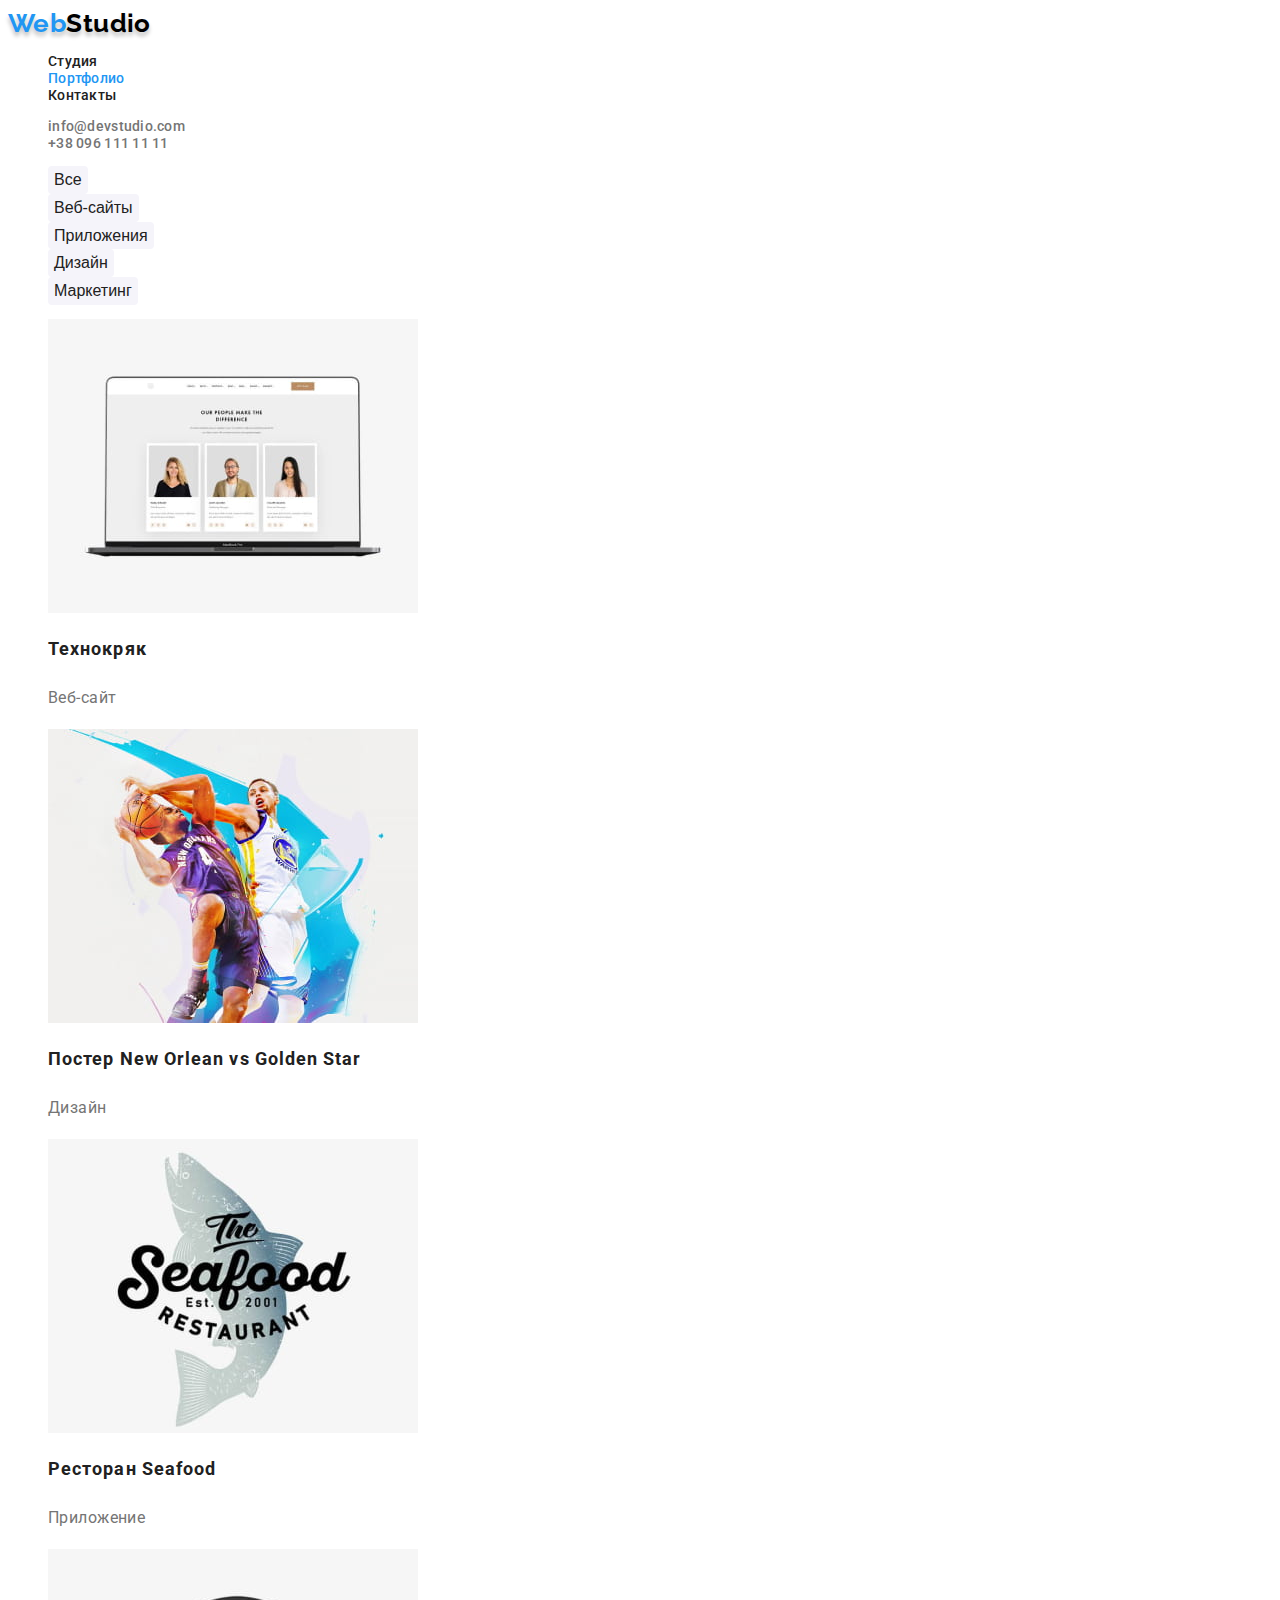
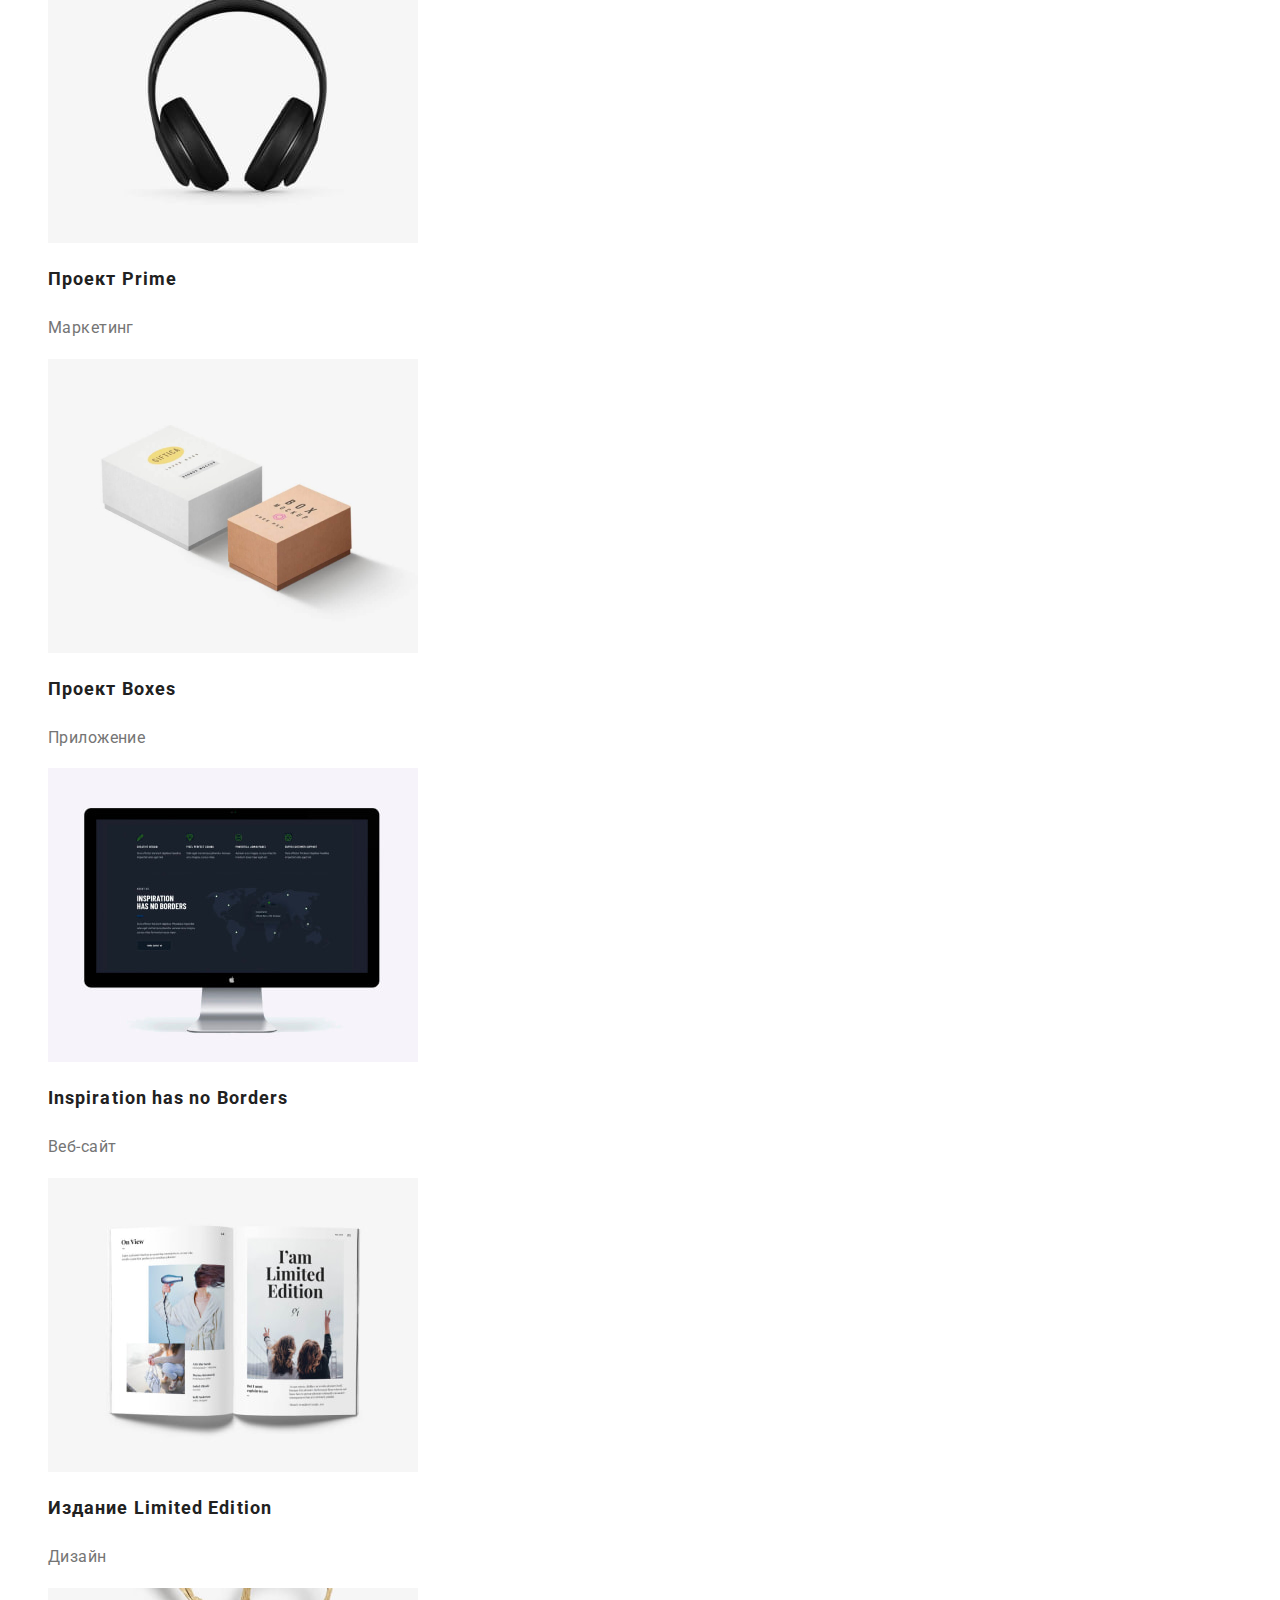
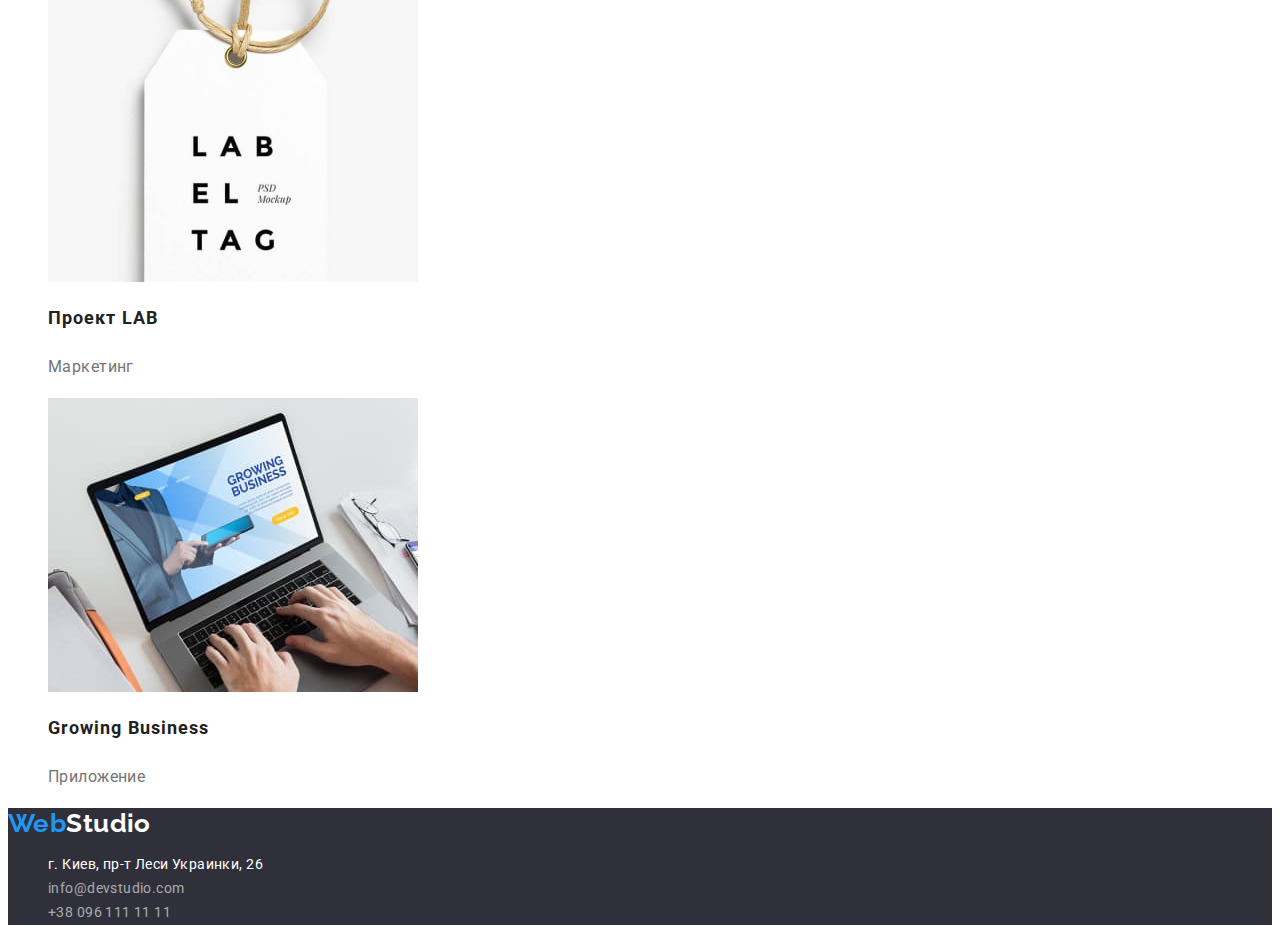
==== portfolio.html @ 4472f765 "Project copy" ====
<!DOCTYPE html>
<html lang="ru">

<head>
    <meta charset="UTF-8">
    <meta http-equiv="X-UA-Compatible" content="IE=edge">
    <meta name="viewport" content="width=device-width, initial-scale=1.0">
    <title>Portfolio</title>
    <link rel="preconnect" href="https://fonts.googleapis.com">
    <link rel="preconnect" href="https://fonts.gstatic.com" crossorigin>
    <link
        href="https://fonts.googleapis.com/css2?family=Raleway:wght@700&family=Roboto:wght@400;500;700;900&display=swap"
        rel="stylesheet">
    <link rel="stylesheet" href="./css/styles.css" />
</head>

<body>
    <header>
        <nav class="nav">
            <!-- Website header -->
            <a class="nav-web header-web" href="./index.html">
                Web<span class="header-studio">Studio</span>
            </a>

            <ul class="nav-menu list">
                <li> <a class="link" href="./index.html"> Студия </a> </li>
                <li> <a class="link current" href="./portfolio.html"> Портфолио </a> </li>
                <li> <a class="link" href=""> Контакты </a> </li>
            </ul>
        </nav>

        <ul class="contacts list">
            <li> <a class="contacts-link" href="mailto:info@devstudio.com" lang="en"> info@devstudio.com </a> </li>
            <li> <a class="contacts-link" href="tel:+380961111111"> +38 096 111 11 11 </a> </li>
        </ul>

    </header>

    <main>
        <!-- Фильтр по нашим направлениям -->
        <section class="activity filters">
            <h1>Направления деятельности</h1>
            <ul class="list">
                <li><button type="button" class="button-filter">Все</button></li>
                <li><button type="button" class="button-filter">Веб-сайты</button></li>
                <li><button type="button" class="button-filter">Приложения</button></li>
                <li><button type="button" class="button-filter">Дизайн</button></li>
                <li><button type="button" class="button-filter">Маркетинг</button></li>
            </ul>
            <!-- Наши направления деятельности -->
            <ul class="list">
                <li>
                    <a href="">
                        <img src="./images/techno.jpg" alt="Технокряк" width="370" height="294">
                        <h2 class="filter-service">Технокряк</h2>
                        <p class="filter-direction">Веб-сайт</p>
                    </a>
                </li>
                <li>
                    <a href="">
                        <img src=" ./images/poster.jpg" alt="Постер New Orlean vs Golden Star" width="370" height="294">
                        <h2 class="filter-service">Постер New Orlean vs Golden Star</h2>
                        <p class="filter-direction">Дизайн</p>
                    </a>
                </li>
                <li>
                    <a href="">
                        <img src="./images/seafood.jpg" alt="Ресторан Seafood" width="370" height="294">
                        <h2 class="filter-service">Ресторан Seafood</h2>
                        <p class="filter-direction">Приложение</p>
                    </a>
                </li>
                <li>
                    <a href="">
                        <img src="./images/prime.jpg" alt="Проект Prime" width="370" height="294">
                        <h2 class="filter-service">Проект Prime</h2>
                        <p class="filter-direction">Маркетинг</p>
                    </a>
                </li>
                <li>
                    <a href="">
                        <img src="./images/boxes.jpg" alt="Проект Boxes" width="370" height="294">
                        <h2 class="filter-service">Проект Boxes</h2>
                        <p class="filter-direction">Приложение</p>
                    </a>
                </li>
                <li>
                    <a href="">
                        <img src="./images/inspiration.jpg" alt="Inspiration has no Borders" width="370" height="294">
                        <h2 class="filter-service">Inspiration has no Borders</h2>
                        <p class="filter-direction">Веб-сайт</p>
                    </a>
                </li>
                <li>
                    <a href="">
                        <img src="./images/limitededition.jpg" alt="Издание Limited Edition" width="370" height="294">
                        <h2 class="filter-service">Издание Limited Edition</h2>
                        <p class="filter-direction">Дизайн</p>
                    </a>
                </li>
                <li>
                    <a href="">
                        <img src="./images/lab.jpg" alt="Проект LAB" width="370" height="294">
                        <h2 class="filter-service">Проект LAB</h2>
                        <p class="filter-direction">Маркетинг</p>
                    </a>
                </li>
                <li>
                    <a href="">
                        <img src="./images/gb.jpg" alt="Growing Business" width="370" height="294">
                        <h2 class="filter-service">Growing Business</h2>
                        <p class="filter-direction">Приложение</p>
                    </a>
                </li>
            </ul>
        </section>

    </main>

    <footer class="footer">
        <a class="nav-web footer web" href="./index.html">
            Web<span class="footer-studio">Studio</span>
        </a>
        <address>
            <ul class="list">
                <li>
                    <a class="footer-address" href="https://goo.gl/maps/BYtRj1dd29ztW6SMA" target="_blank"> г. Киев,
                        пр-т Леси
                        Украинки, 26 </a>
                </li>
                <li> <a class="footer-link" href="mailto:info@devstudio.com" lang="en"> info@devstudio.com </a> </li>
                <li> <a class="footer-link" href="tel:+380961111111"> +38 096 111 11 11 </a> </li>
            </ul>
        </address>
    </footer>
</body>

</html>
---- css/styles.css ----
/* цвет основного текста #757575 */
/* вторичный цвет текста #212121 */
/* синий #2196F3  */
/* backround color main #E5E5E5 */
/* вторичный цвет фона #2F303A */
/* вторичный цвет фона #2F303A */
/* цвет фона 3 (наша команда) #F5F4FA */
/*font-family: 'Raleway', sans-serif; */

:root {
  --primary-text-color: #757575;
  --title-text-color: #212121;
  --accent-color: #2196f3;
  --primary-white-color: #ffffff;
  --main-backround-color: #e5e5e5;
  --secondary-background-color: #2f303a;
  --full-black: #000000;
  --color-footer-links: rgba(255, 255, 255, 0.6);
  --background-ourteam-button: #f5f4fa;
}

body {
  background-color: var(--primary-white-color);
  color: var(--primary-text-color);
  font-family: "Roboto", sans-serif;
  font-size: 14px;
  letter-spacing: 0.03em;
}

/* Header + footer */
header {
  background-color: var(--primary-white-color);
}
footer {
  background-color: var(--secondary-background-color);
}
.list {
  list-style: none;
}

.nav-web {
  color: var(--accent-color);
  font-family: "Raleway", sans-serif;
  font-size: 26px;
  font-weight: bold;
  line-height: 1.19;
  text-align: left;
  text-decoration: none;
}

.header-web {
  text-shadow: 0px 4px 4px rgba(0, 0, 0, 0.25);
}

.header-studio {
  color: var(--full-black);
}

.footer-studio {
  color: var(--primary-white-color);
}

.footer .list {
  line-height: 1.71;
  font-style: normal;
}

.footer-address {
  color: var(--primary-white-color);
  text-decoration: none;
}

.footer-link {
  text-decoration: none;
  color: var(--color-footer-links);
}

.nav-menu .link {
  color: var(--title-text-color);
  text-decoration: none;
  font-weight: 500;
  line-height: 1.14;
  letter-spacing: 0.02em;
}
.nav-menu .link:hover,
.nav-menu .link:focus {
  color: var(--accent-color);
}
.contacts-link {
  text-decoration: none;
  color: var(--primary-text-color);
  font-weight: 500;
  line-height: 1.14;
  letter-spacing: 0.02em;
}

.contacts-link:hover,
.contacts-link:focus {
  color: var(--accent-color);
}

.nav-menu .current {
  color: var(--accent-color);
}
/* section 1 / h1+button */
.decision {
  background-color: var(--secondary-background-color);
  text-align: center;
}
.decision-main {
  color: var(--primary-white-color);
  font-weight: 900;
  font-size: 44px;
  line-height: 1.36;
  letter-spacing: 0.06em;
  text-transform: uppercase;
}

/* Кнопка */
.button {
  color: var(--primary-white-color);
  background-color: var(--accent-color);
  text-decoration: none;
  font-weight: bold;
  font-size: 16px;
  line-height: 1.87;
  display: flex;
  align-items: center;
  text-align: center;
  letter-spacing: 0.06em;
  box-shadow: 0px 4px 4px rgba(0, 0, 0, 0.15);
  border-radius: 4px 4px 4px 0px;
  cursor: pointer;
  border: 0;
}

/* Section2 - Особенности */
.advantages {
  text-align: Left;
}
.advantages-hover {
  display: none;
}
.advantages h3 {
  color: var(--title-text-color);
  font-weight: bold;
  line-height: 1.14;
  text-transform: uppercase;
}
.advantages p {
  line-height: 1.71px;
}
/* Section3 - Направления работы студии */
.directions h2 {
  color: var(--title-text-color);
  font-weight: bold;
  font-size: 36px;
  line-height: 1.17;
  text-align: center;
}

/* Section4 - Наша команда */
.team {
  background-color: var(--background-ourteam-button);
}
.team h2 {
  color: var(--title-text-color);
  font-weight: bold;
  font-size: 36px;
  line-height: 1.17;
  text-align: center;
}
.team h3 {
  color: var(--title-text-color);
  font-weight: 500;
  font-size: 16px;
  line-height: 1.19;
  text-align: center;
}

.team p {
  font-size: 16px;
  line-height: 1.19;
  text-align: center;
}

.team-member {
  background-color: var(--primary-white-color);
  box-shadow: 0px 1px 3px rgba(0, 0, 0, 0.12), 0px 1px 1px rgba(0, 0, 0, 0.14),
    0px 2px 1px rgba(0, 0, 0, 0.2);
  border-radius: 0px 0px 4px 4px;
}

/* Section 2.1 - Направления деятельности */
.activity h1 {
  display: none;
}
.button-filter {
  color: var(--title-text-color);
  background-color: var(--background-ourteam-button);
  border-radius: 4px;
  border: 0;
  font-weight: 500;
  font-size: 16px;
  line-height: 1.62;
  text-align: center;
  cursor: pointer;
}

.button-filter:focus,
.button-filter:hover,
.button-filter:active {
  color: var(--primary-white-color);
  background-color: var(--accent-color);
  box-shadow: 0px 3px 1px rgba(0, 0, 0, 0.1), 0px 1px 2px rgba(0, 0, 0, 0.08),
    0px 2px 2px rgba(0, 0, 0, 0.12);
}

/* Section 2.2 - Наши направления деятельности */
.activity a {
  text-decoration: none;
}
.filter-service {
  color: var(--title-text-color);
  font-weight: bold;
  font-size: 18px;
  line-height: 2;
  letter-spacing: 0.06em;
}
.filter-direction {
  color: var(--primary-text-color);
  font-size: 16px;
  line-height: 1.87;
}
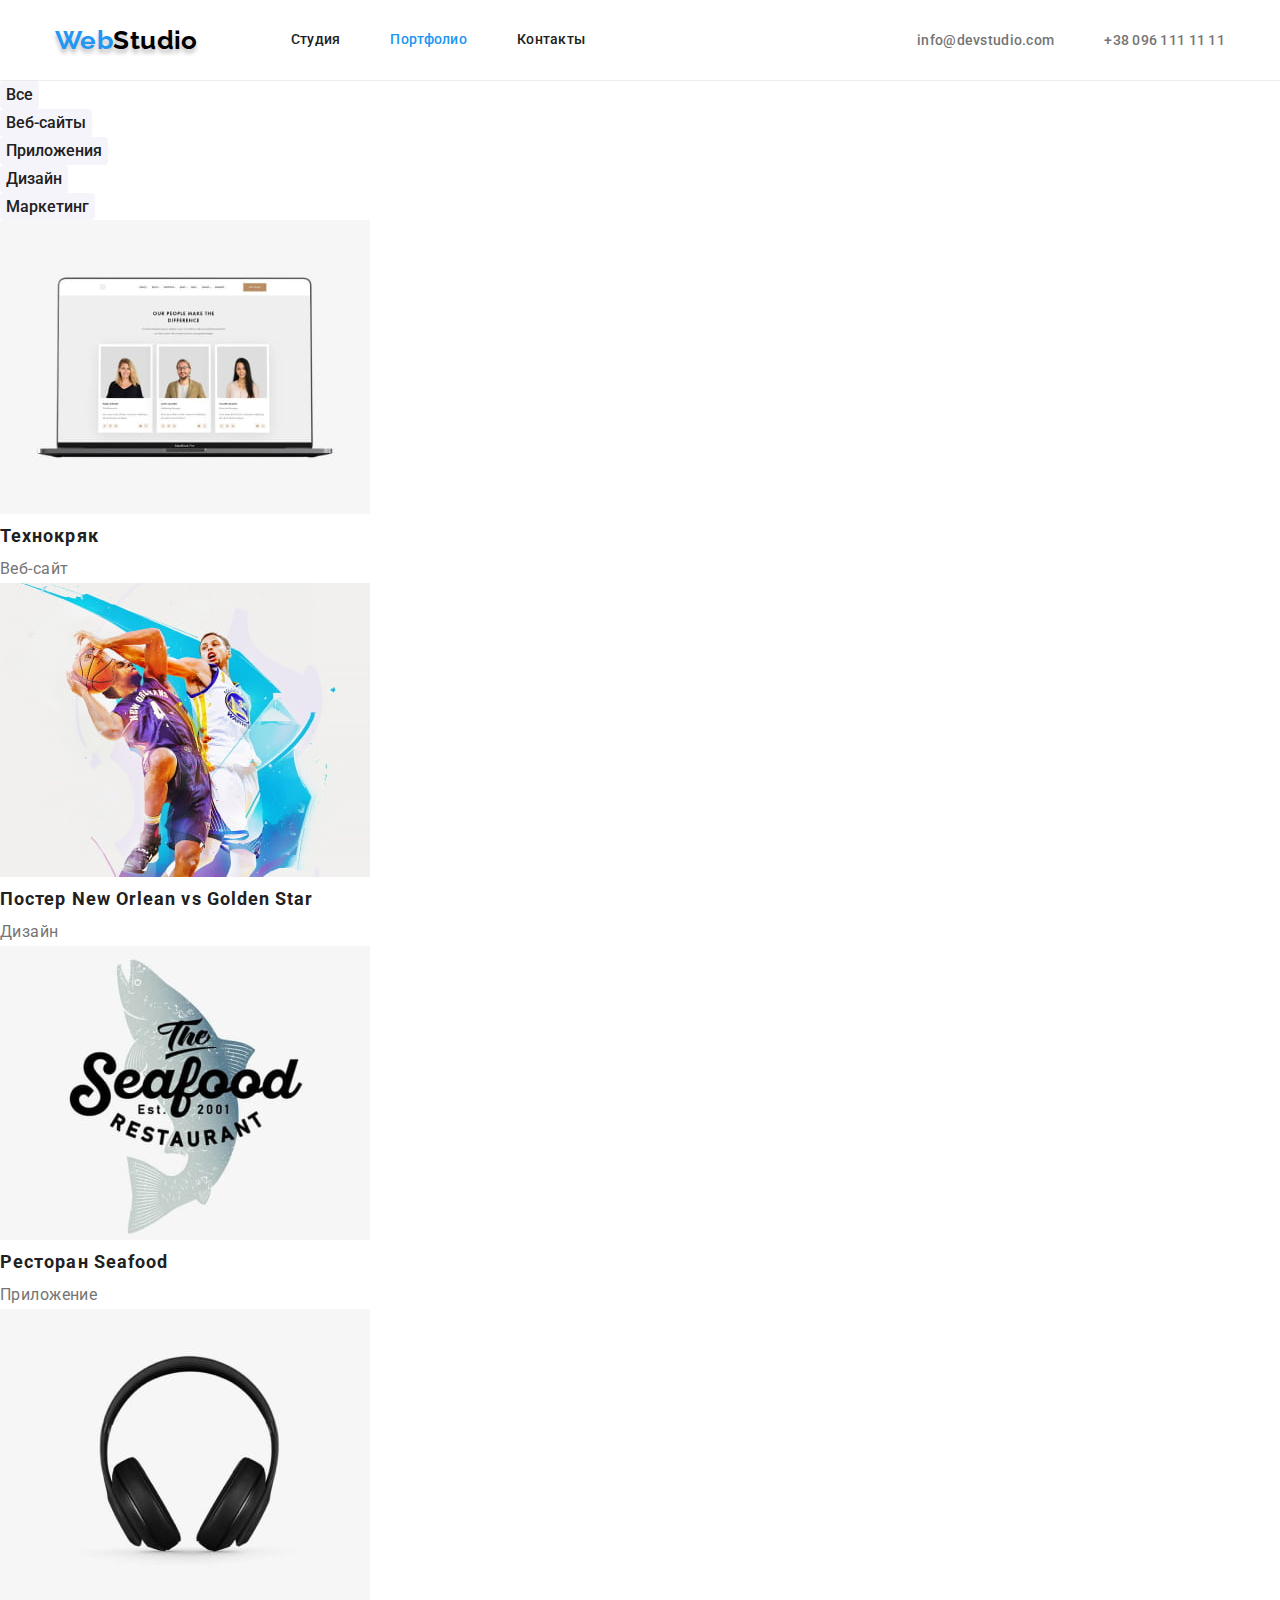
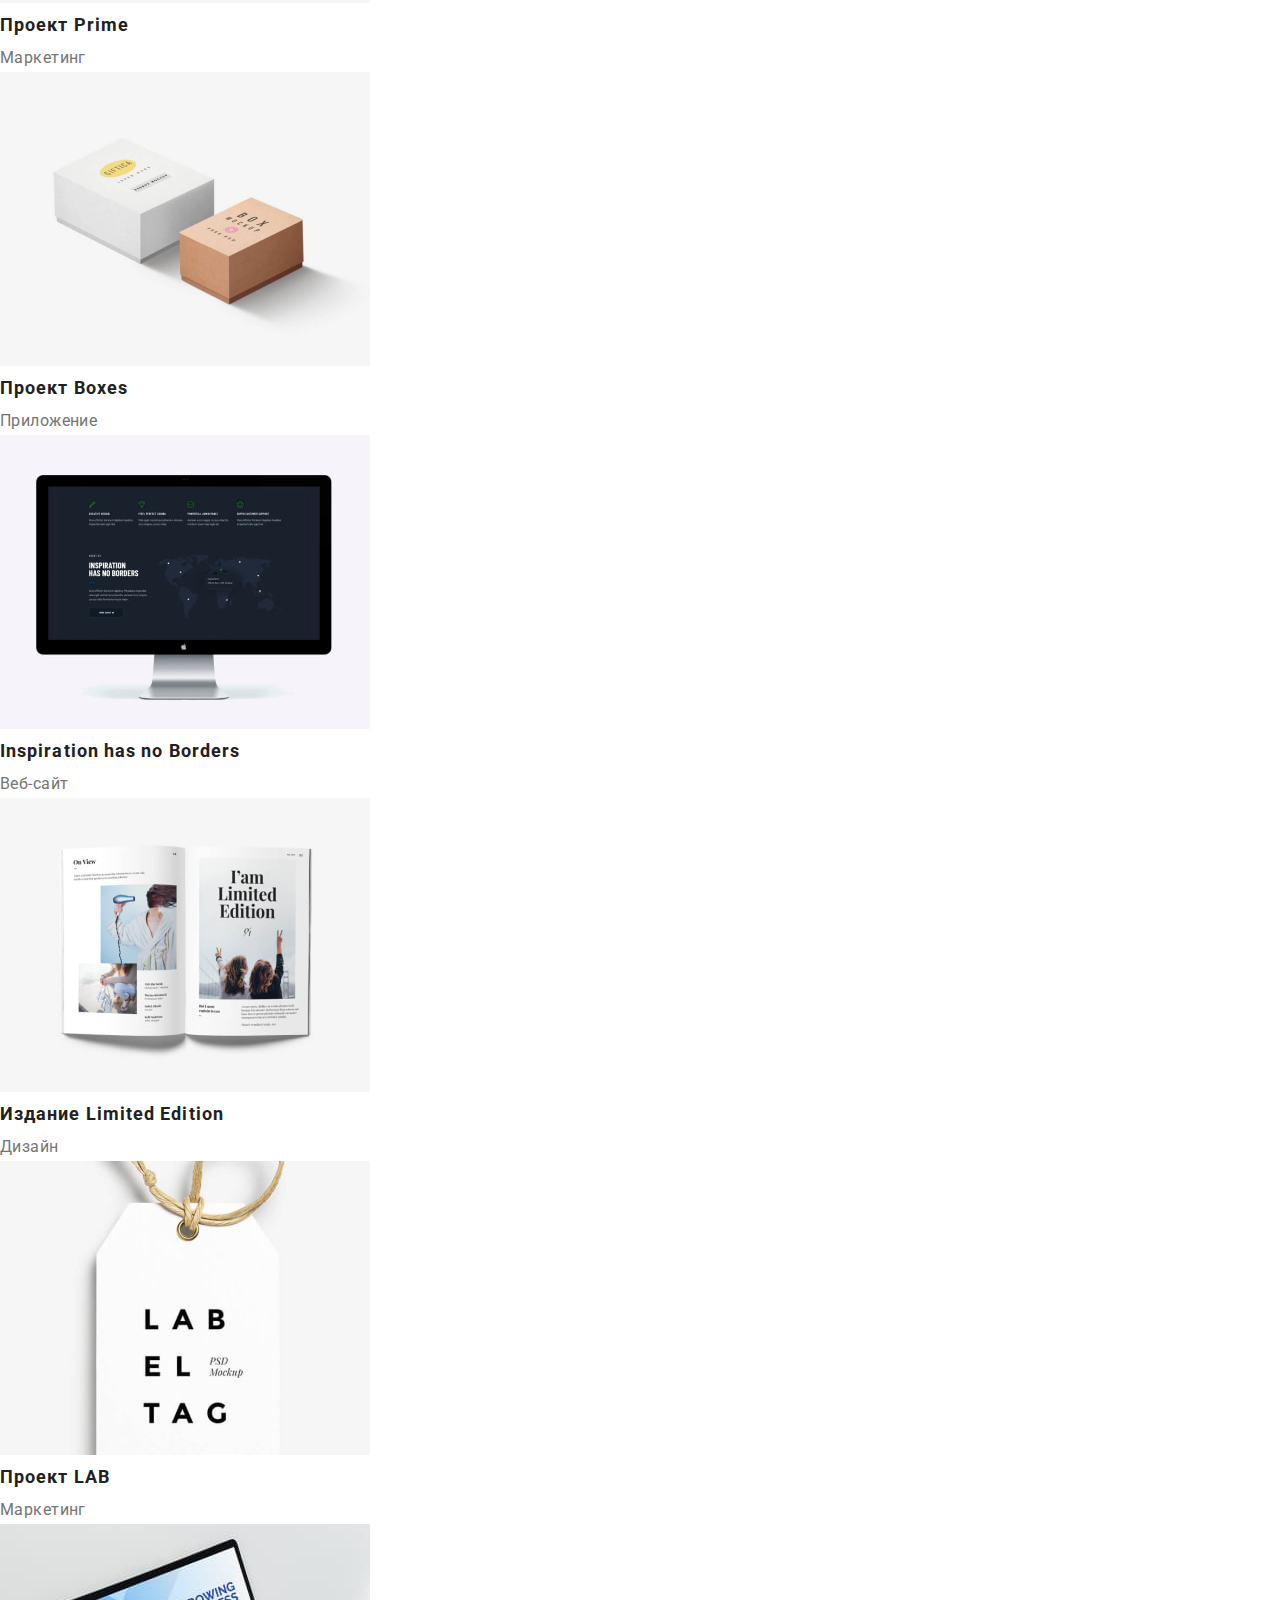
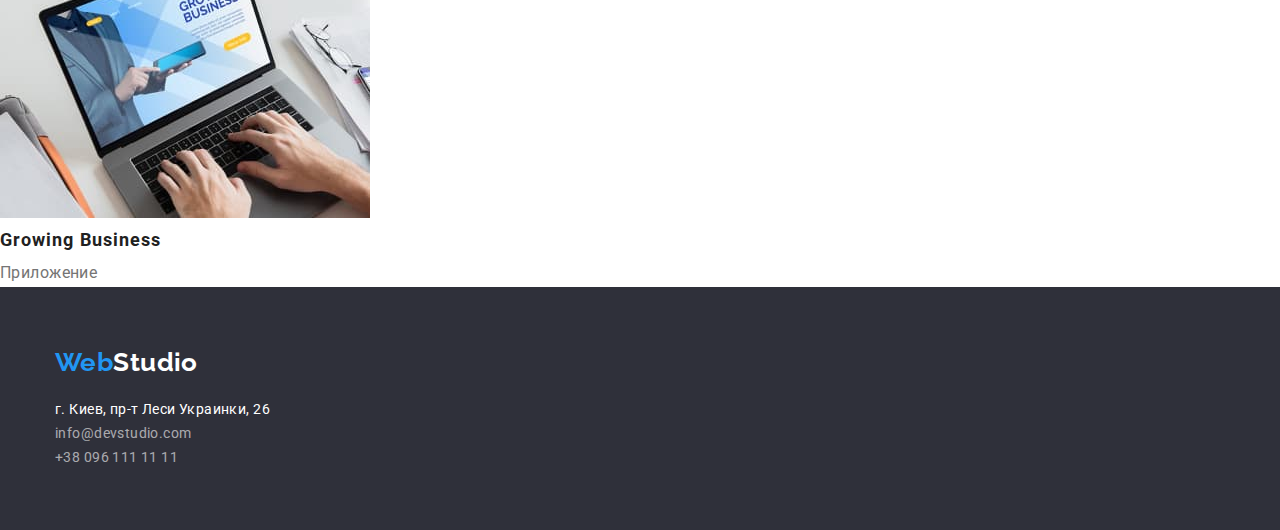
==== commit b102bf49: "index page done" ====
--- a/portfolio.html
+++ b/portfolio.html
@@ -11,29 +11,33 @@
     <link
         href="https://fonts.googleapis.com/css2?family=Raleway:wght@700&family=Roboto:wght@400;500;700;900&display=swap"
         rel="stylesheet">
+    <link rel="stylesheet"
+        href="https://cdnjs.cloudflare.com/ajax/libs/modern-normalize/0.6.0/modern-normalize.min.css" />
     <link rel="stylesheet" href="./css/styles.css" />
 </head>
 
 <body>
     <header>
-        <nav class="nav">
-            <!-- Website header -->
-            <a class="nav-web header-web" href="./index.html">
-                Web<span class="header-studio">Studio</span>
-            </a>
+        <div class="container main-nav">
+            <nav class="nav">
+                <!-- Website header -->
+                <a class="nav-web header-web" href="./index.html">
+                    Web<span class="header-studio">Studio</span>
+                </a>
 
-            <ul class="nav-menu list">
-                <li> <a class="link" href="./index.html"> Студия </a> </li>
-                <li> <a class="link current" href="./portfolio.html"> Портфолио </a> </li>
-                <li> <a class="link" href=""> Контакты </a> </li>
+                <ul class="nav-menu list">
+                    <li class="item"> <a class="link" href="./index.html"> Студия </a> </li>
+                    <li class="item"> <a class="link current" href="./portfolio.html"> Портфолио </a> </li>
+                    <li class="item"> <a class="link" href=""> Контакты </a> </li>
+                </ul>
+            </nav>
+
+            <ul class="contacts list">
+                <li class="item-link"> <a class="contacts-link" href="mailto:info@devstudio.com" lang="en">
+                        info@devstudio.com </a> </li>
+                <li class="item-link"> <a class="contacts-link" href="tel:+380961111111"> +38 096 111 11 11 </a> </li>
             </ul>
-        </nav>
-
-        <ul class="contacts list">
-            <li> <a class="contacts-link" href="mailto:info@devstudio.com" lang="en"> info@devstudio.com </a> </li>
-            <li> <a class="contacts-link" href="tel:+380961111111"> +38 096 111 11 11 </a> </li>
-        </ul>
-
+        </div>
     </header>
 
     <main>
@@ -118,20 +122,23 @@
     </main>
 
     <footer class="footer">
-        <a class="nav-web footer web" href="./index.html">
-            Web<span class="footer-studio">Studio</span>
-        </a>
-        <address>
-            <ul class="list">
-                <li>
-                    <a class="footer-address" href="https://goo.gl/maps/BYtRj1dd29ztW6SMA" target="_blank"> г. Киев,
-                        пр-т Леси
-                        Украинки, 26 </a>
-                </li>
-                <li> <a class="footer-link" href="mailto:info@devstudio.com" lang="en"> info@devstudio.com </a> </li>
-                <li> <a class="footer-link" href="tel:+380961111111"> +38 096 111 11 11 </a> </li>
-            </ul>
-        </address>
+        <div class="container">
+            <a class="nav-web footer-web" href="./index.html">
+                Web<span class="footer-studio">Studio</span>
+            </a>
+            <address>
+                <ul class="list">
+                    <li>
+                        <a class="footer-address" href="https://goo.gl/maps/BYtRj1dd29ztW6SMA" target="_blank"> г. Киев,
+                            пр-т Леси
+                            Украинки, 26 </a>
+                    </li>
+                    <li> <a class="footer-link" href="mailto:info@devstudio.com" lang="en"> info@devstudio.com </a>
+                    </li>
+                    <li> <a class="footer-link" href="tel:+380961111111"> +38 096 111 11 11 </a> </li>
+                </ul>
+            </address>
+        </div>
     </footer>
 </body>
 
--- a/css/styles.css
+++ b/css/styles.css
@@ -17,6 +17,7 @@
   --full-black: #000000;
   --color-footer-links: rgba(255, 255, 255, 0.6);
   --background-ourteam-button: #f5f4fa;
+  --color-padding-bottom: #ececec;
 }
 
 body {
@@ -26,16 +27,73 @@
   font-size: 14px;
   letter-spacing: 0.03em;
 }
+/* Утиилиты */
+h1,
+h2,
+h3,
+h4,
+h5,
+h6,
+p,
+ul,
+body,
+main,
+section {
+  padding: 0;
+  margin: 0;
+}
+
+.list {
+  padding: 0;
+  margin: 0;
+  list-style: none;
+}
+
+.container {
+  margin-left: auto;
+  margin-right: auto;
+  width: 1200px;
+  box-sizing: border-box;
+  padding-left: 15px;
+  padding-right: 15px;
+  /*   outline: 2px solid tomato;
+  background-color: rgba(136, 193, 211, 0.671); */
+}
 
 /* Header + footer */
 header {
   background-color: var(--primary-white-color);
+  border-bottom: 1px solid var(--color-padding-bottom);
 }
 footer {
   background-color: var(--secondary-background-color);
 }
 .list {
   list-style: none;
+}
+
+/* main nav */
+.main-nav {
+  display: flex;
+  align-items: center;
+  justify-content: center;
+  box-sizing: inherit;
+}
+.nav {
+  display: flex;
+  align-items: center;
+}
+
+.nav-menu {
+  display: flex;
+  align-items: center;
+  margin-left: 93px;
+}
+
+.contacts {
+  display: flex;
+  margin-left: auto;
+  align-items: center;
 }
 
 .nav-web {
@@ -60,10 +118,32 @@
   color: var(--primary-white-color);
 }
 
+.footer .footer-web {
+  display: block;
+  padding-top: 60px;
+  padding-bottom: 20px;
+}
+
 .footer .list {
   line-height: 1.71;
   font-style: normal;
-}
+  box-sizing: border-box;
+}
+
+.footer .list:not(:last-child) {
+  padding-bottom: 9px;
+}
+.footer .list:last-child {
+  padding-bottom: 60px;
+}
+
+/* .footer .footer-address {
+  padding-bottom: 9px;
+}
+
+.footer a:not(:last-child) {
+  padding-bottom: 9px;
+} */
 
 .footer-address {
   color: var(--primary-white-color);
@@ -81,7 +161,18 @@
   font-weight: 500;
   line-height: 1.14;
   letter-spacing: 0.02em;
-}
+  display: block;
+
+  padding-top: 32px;
+  padding-bottom: 32px;
+}
+.nav-menu .item:not(:last-child) {
+  margin-right: 50px;
+}
+.contacts .item-link:not(:last-child) {
+  margin-right: 50px;
+}
+
 .nav-menu .link:hover,
 .nav-menu .link:focus {
   color: var(--accent-color);
@@ -106,6 +197,10 @@
 .decision {
   background-color: var(--secondary-background-color);
   text-align: center;
+  display: flex;
+  flex-direction: column;
+  align-items: center;
+  justify-content: center;
 }
 .decision-main {
   color: var(--primary-white-color);
@@ -114,6 +209,7 @@
   line-height: 1.36;
   letter-spacing: 0.06em;
   text-transform: uppercase;
+  padding-top: 200px;
 }
 
 /* Кнопка */
@@ -124,20 +220,35 @@
   font-weight: bold;
   font-size: 16px;
   line-height: 1.87;
-  display: flex;
-  align-items: center;
   text-align: center;
   letter-spacing: 0.06em;
   box-shadow: 0px 4px 4px rgba(0, 0, 0, 0.15);
-  border-radius: 4px 4px 4px 0px;
+  border-radius: 4px;
   cursor: pointer;
   border: 0;
+  box-sizing: border-box;
+  width: 200px;
+  height: 50px;
+
+  display: flex;
+  justify-content: center;
+  align-items: center;
+  margin-top: 30px;
+  margin-bottom: 200px;
 }
 
 /* Section2 - Особенности */
-.advantages {
-  text-align: Left;
-}
+.advantages .list {
+  /* box-sizing: inherit; */
+  display: flex;
+  text-align: left;
+  justify-content: space-between;
+  padding-top: 94px;
+  padding-bottom: 94px;
+}
+/* .advantages .adv-groups {
+} */
+
 .advantages-hover {
   display: none;
 }
@@ -146,9 +257,16 @@
   font-weight: bold;
   line-height: 1.14;
   text-transform: uppercase;
+  padding-bottom: 10px;
 }
 .advantages p {
-  line-height: 1.71px;
+  /* line-height: 1.71px; */
+  font-size: 14px;
+  line-height: 24px;
+  letter-spacing: 0.03em;
+
+  width: 270px;
+  height: 75px;
 }
 /* Section3 - Направления работы студии */
 .directions h2 {
@@ -157,6 +275,13 @@
   font-size: 36px;
   line-height: 1.17;
   text-align: center;
+}
+
+.directions .list {
+  display: flex;
+  justify-content: space-between;
+  padding-top: 50px;
+  padding-bottom: 94px;
 }
 
 /* Section4 - Наша команда */
@@ -169,6 +294,8 @@
   font-size: 36px;
   line-height: 1.17;
   text-align: center;
+  padding-top: 94px;
+  padding-bottom: 50px;
 }
 .team h3 {
   color: var(--title-text-color);
@@ -176,12 +303,17 @@
   font-size: 16px;
   line-height: 1.19;
   text-align: center;
+
+  padding-top: 30px;
 }
 
 .team p {
   font-size: 16px;
   line-height: 1.19;
   text-align: center;
+
+  padding-top: 10px;
+  padding-bottom: 30px;
 }
 
 .team-member {
@@ -191,6 +323,12 @@
   border-radius: 0px 0px 4px 4px;
 }
 
+.team .list {
+  display: flex;
+  justify-content: space-between;
+  padding-bottom: 94px;
+}
+
 /* Section 2.1 - Направления деятельности */
 .activity h1 {
   display: none;
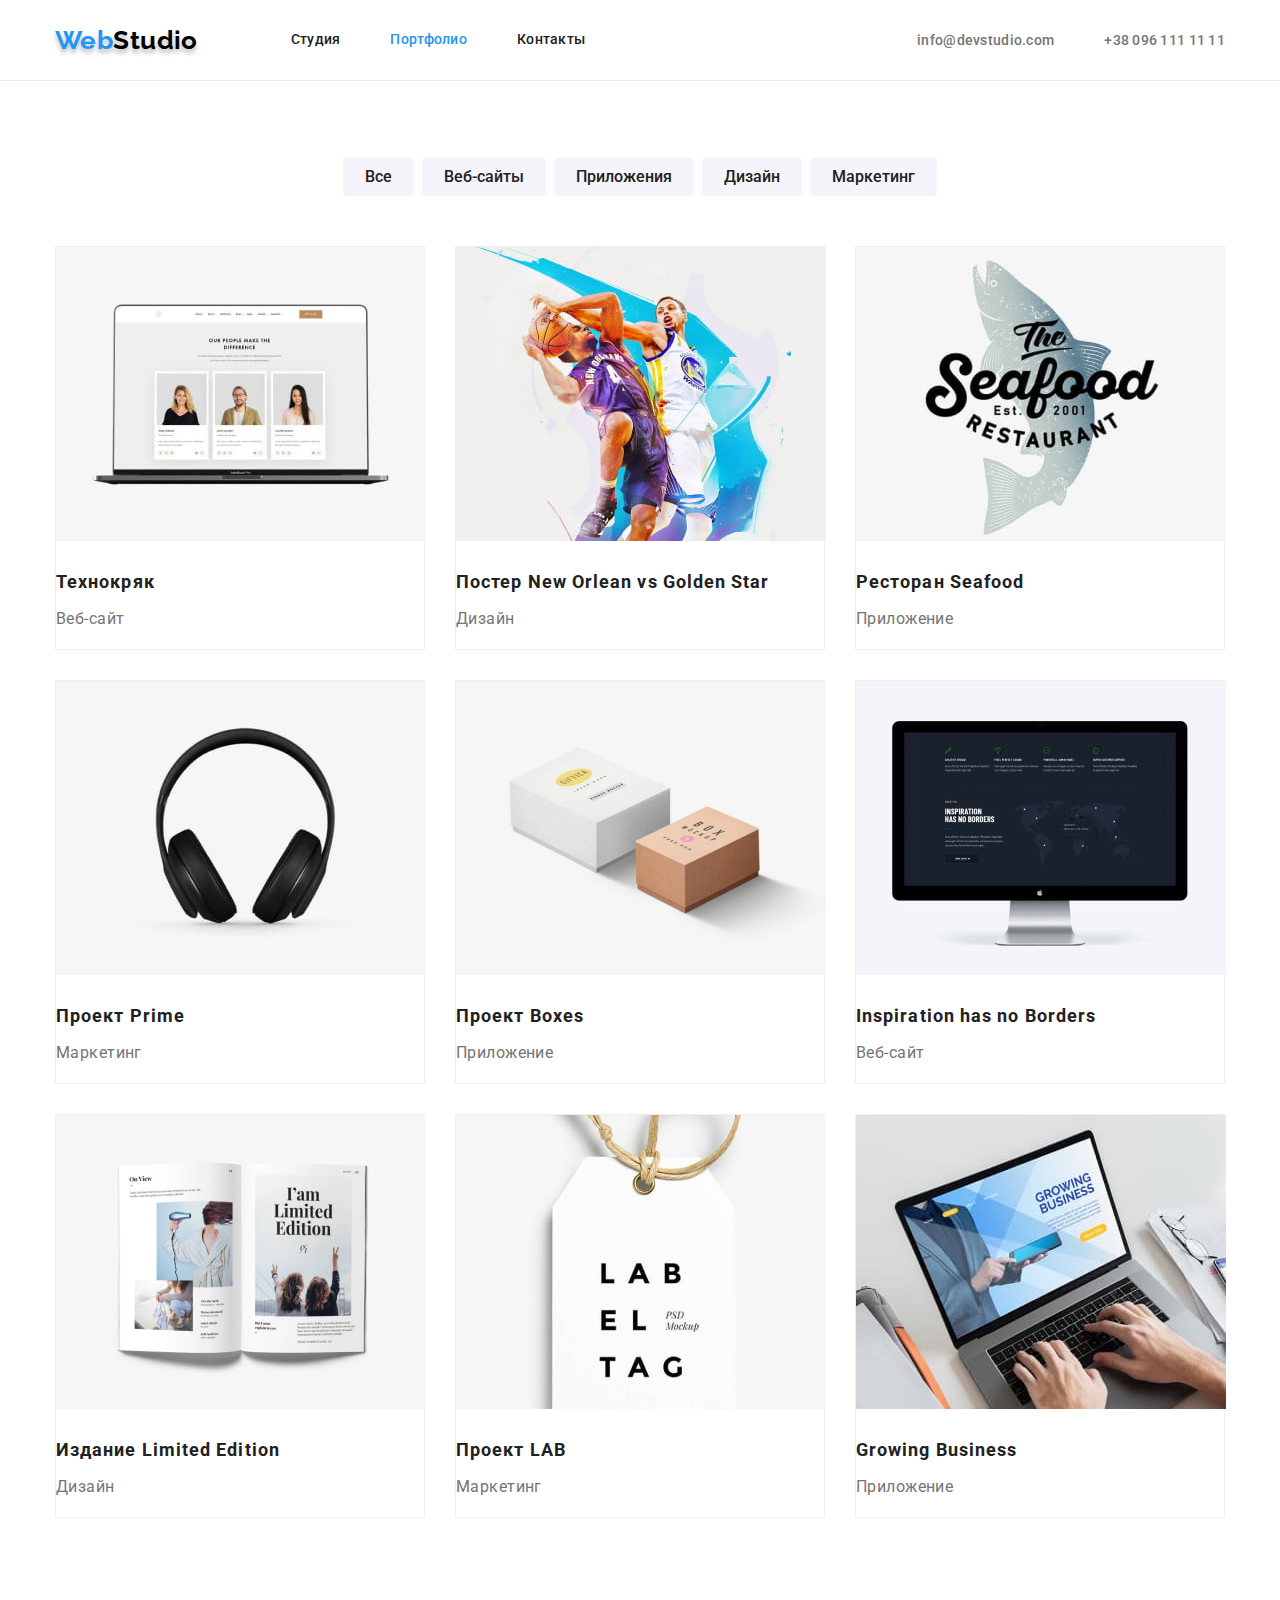
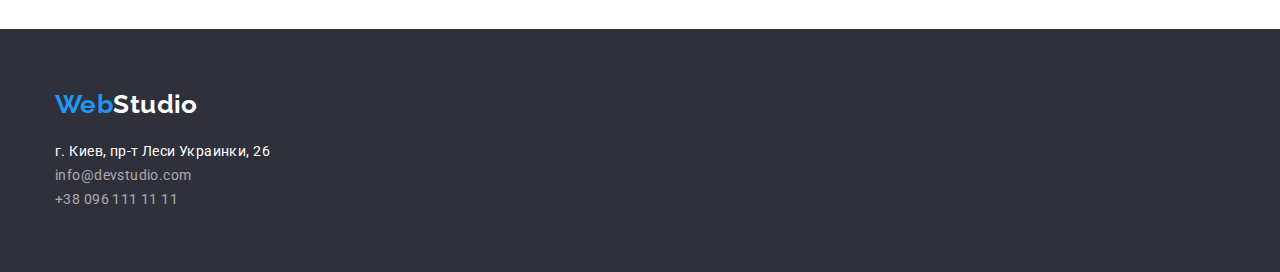
==== commit 3d0391df: "Second page" ====
--- a/portfolio.html
+++ b/portfolio.html
@@ -42,81 +42,106 @@
 
     <main>
         <!-- Фильтр по нашим направлениям -->
-        <section class="activity filters">
-            <h1>Направления деятельности</h1>
-            <ul class="list">
-                <li><button type="button" class="button-filter">Все</button></li>
-                <li><button type="button" class="button-filter">Веб-сайты</button></li>
-                <li><button type="button" class="button-filter">Приложения</button></li>
-                <li><button type="button" class="button-filter">Дизайн</button></li>
-                <li><button type="button" class="button-filter">Маркетинг</button></li>
-            </ul>
+        <section class="activity">
+            <div class="container">
+                <h1>Направления деятельности</h1>
+                <ul class="list filters">
+                    <li class="li-filter"><button type="button" class="button-filter">Все</button></li>
+                    <li class="li-filter"><button type="button" class="button-filter">Веб-сайты</button></li>
+                    <li class="li-filter"><button type="button" class="button-filter">Приложения</button></li>
+                    <li class="li-filter"><button type="button" class="button-filter">Дизайн</button></li>
+                    <li class="li-filter"><button type="button" class="button-filter">Маркетинг</button></li>
+                </ul>
+            </div>
             <!-- Наши направления деятельности -->
-            <ul class="list">
-                <li>
-                    <a href="">
-                        <img src="./images/techno.jpg" alt="Технокряк" width="370" height="294">
-                        <h2 class="filter-service">Технокряк</h2>
-                        <p class="filter-direction">Веб-сайт</p>
-                    </a>
-                </li>
-                <li>
-                    <a href="">
-                        <img src=" ./images/poster.jpg" alt="Постер New Orlean vs Golden Star" width="370" height="294">
-                        <h2 class="filter-service">Постер New Orlean vs Golden Star</h2>
-                        <p class="filter-direction">Дизайн</p>
-                    </a>
-                </li>
-                <li>
-                    <a href="">
-                        <img src="./images/seafood.jpg" alt="Ресторан Seafood" width="370" height="294">
-                        <h2 class="filter-service">Ресторан Seafood</h2>
-                        <p class="filter-direction">Приложение</p>
-                    </a>
-                </li>
-                <li>
-                    <a href="">
-                        <img src="./images/prime.jpg" alt="Проект Prime" width="370" height="294">
-                        <h2 class="filter-service">Проект Prime</h2>
-                        <p class="filter-direction">Маркетинг</p>
-                    </a>
-                </li>
-                <li>
-                    <a href="">
-                        <img src="./images/boxes.jpg" alt="Проект Boxes" width="370" height="294">
-                        <h2 class="filter-service">Проект Boxes</h2>
-                        <p class="filter-direction">Приложение</p>
-                    </a>
-                </li>
-                <li>
-                    <a href="">
-                        <img src="./images/inspiration.jpg" alt="Inspiration has no Borders" width="370" height="294">
-                        <h2 class="filter-service">Inspiration has no Borders</h2>
-                        <p class="filter-direction">Веб-сайт</p>
-                    </a>
-                </li>
-                <li>
-                    <a href="">
-                        <img src="./images/limitededition.jpg" alt="Издание Limited Edition" width="370" height="294">
-                        <h2 class="filter-service">Издание Limited Edition</h2>
-                        <p class="filter-direction">Дизайн</p>
-                    </a>
-                </li>
-                <li>
-                    <a href="">
-                        <img src="./images/lab.jpg" alt="Проект LAB" width="370" height="294">
-                        <h2 class="filter-service">Проект LAB</h2>
-                        <p class="filter-direction">Маркетинг</p>
-                    </a>
-                </li>
-                <li>
-                    <a href="">
-                        <img src="./images/gb.jpg" alt="Growing Business" width="370" height="294">
-                        <h2 class="filter-service">Growing Business</h2>
-                        <p class="filter-direction">Приложение</p>
-                    </a>
-                </li>
-            </ul>
+            <div class="container">
+                <ul class="list filtered-activity">
+                    <li class="item">
+                        <a href="">
+                            <img src="./images/techno.jpg" alt="Технокряк" width="370" height="294">
+                            <div class="group-borders">
+                                <h2 class="filter-service">Технокряк</h2>
+                                <p class="filter-direction">Веб-сайт</p>
+                            </div>
+                        </a>
+                    </li>
+                    <li class="item">
+                        <a href="">
+                            <img src=" ./images/poster.jpg" alt="Постер New Orlean vs Golden Star" width="370"
+                                height="294">
+                            <div class="group-borders">
+                                <h2 class="filter-service">Постер New Orlean vs Golden Star</h2>
+                                <p class="filter-direction">Дизайн</p>
+                            </div>
+                        </a>
+                    </li>
+                    <li class="item">
+                        <a href="">
+                            <img src="./images/seafood.jpg" alt="Ресторан Seafood" width="370" height="294">
+                            <div class="group-borders">
+                                <h2 class="filter-service">Ресторан Seafood</h2>
+                                <p class="filter-direction">Приложение</p>
+                            </div>
+                        </a>
+                    </li>
+                    <li class="item">
+                        <a href="">
+                            <img src="./images/prime.jpg" alt="Проект Prime" width="370" height="294">
+                            <div class="group-borders">
+                                <h2 class="filter-service">Проект Prime</h2>
+                                <p class="filter-direction">Маркетинг</p>
+                            </div>
+                        </a>
+                    </li>
+                    <li class="item">
+                        <a href="">
+                            <img src="./images/boxes.jpg" alt="Проект Boxes" width="370" height="294">
+                            <div class="group-borders">
+                                <h2 class="filter-service">Проект Boxes</h2>
+                                <p class="filter-direction">Приложение</p>
+                            </div>
+                        </a>
+                    </li>
+                    <li class="item">
+                        <a href="">
+                            <img src="./images/inspiration.jpg" alt="Inspiration has no Borders" width="370"
+                                height="294">
+                            <div class="group-borders">
+                                <h2 class="filter-service">Inspiration has no Borders</h2>
+                                <p class="filter-direction">Веб-сайт</p>
+                            </div>
+                        </a>
+                    </li>
+                    <li class="item">
+                        <a href="">
+                            <img src="./images/limitededition.jpg" alt="Издание Limited Edition" width="370"
+                                height="294">
+                            <div class="group-borders">
+                                <h2 class="filter-service">Издание Limited Edition</h2>
+                                <p class="filter-direction">Дизайн</p>
+                            </div>
+                        </a>
+                    </li>
+                    <li class="item">
+                        <a href="">
+                            <img src="./images/lab.jpg" alt="Проект LAB" width="370" height="294">
+                            <div class="group-borders">
+                                <h2 class="filter-service">Проект LAB</h2>
+                                <p class="filter-direction">Маркетинг</p>
+                            </div>
+                        </a>
+                    </li>
+                    <li class="item">
+                        <a href="">
+                            <img src="./images/gb.jpg" alt="Growing Business" width="370" height="294">
+                            <div class="group-borders">
+                                <h2 class="filter-service">Growing Business</h2>
+                                <p class="filter-direction">Приложение</p>
+                            </div>
+                        </a>
+                    </li>
+                </ul>
+            </div>
         </section>
 
     </main>
--- a/css/styles.css
+++ b/css/styles.css
@@ -18,6 +18,7 @@
   --color-footer-links: rgba(255, 255, 255, 0.6);
   --background-ourteam-button: #f5f4fa;
   --color-padding-bottom: #ececec;
+  --color-border-items: #eeeeee;
 }
 
 body {
@@ -57,7 +58,7 @@
   padding-left: 15px;
   padding-right: 15px;
   /*   outline: 2px solid tomato;
-  background-color: rgba(136, 193, 211, 0.671); */
+  background-color: rgba(136, 193, 211, 0.671);*/
 }
 
 /* Header + footer */
@@ -354,7 +355,22 @@
     0px 2px 2px rgba(0, 0, 0, 0.12);
 }
 
+/* top filters */
+.filters {
+  display: flex;
+  justify-content: center;
+  margin-top: 77px;
+  margin-bottom: 50px;
+}
+.button-filter {
+  padding: 6px 22px;
+}
+.filters .li-filter:not(:last-child) {
+  margin-right: 8px;
+}
+
 /* Section 2.2 - Наши направления деятельности */
+
 .activity a {
   text-decoration: none;
 }
@@ -370,3 +386,27 @@
   font-size: 16px;
   line-height: 1.87;
 }
+
+/* filterd items */
+.filtered-activity {
+  display: flex;
+  flex-wrap: wrap;
+  margin-top: -30px;
+  margin-left: -30px;
+  margin-bottom: 111px;
+}
+.filtered-activity > .item {
+  flex-basis: calc(100% / 3 - 30px);
+  margin-top: 30px;
+  margin-left: 30px;
+  width: 370px;
+  height: 404px;
+  border: 1px solid var(--color-border-items);
+}
+.filtered-activity .filter-service {
+  padding-top: 20px;
+  padding-bottom: 4px;
+}
+.filtered-activity .filter-direction {
+  padding-bottom: 20px;
+}
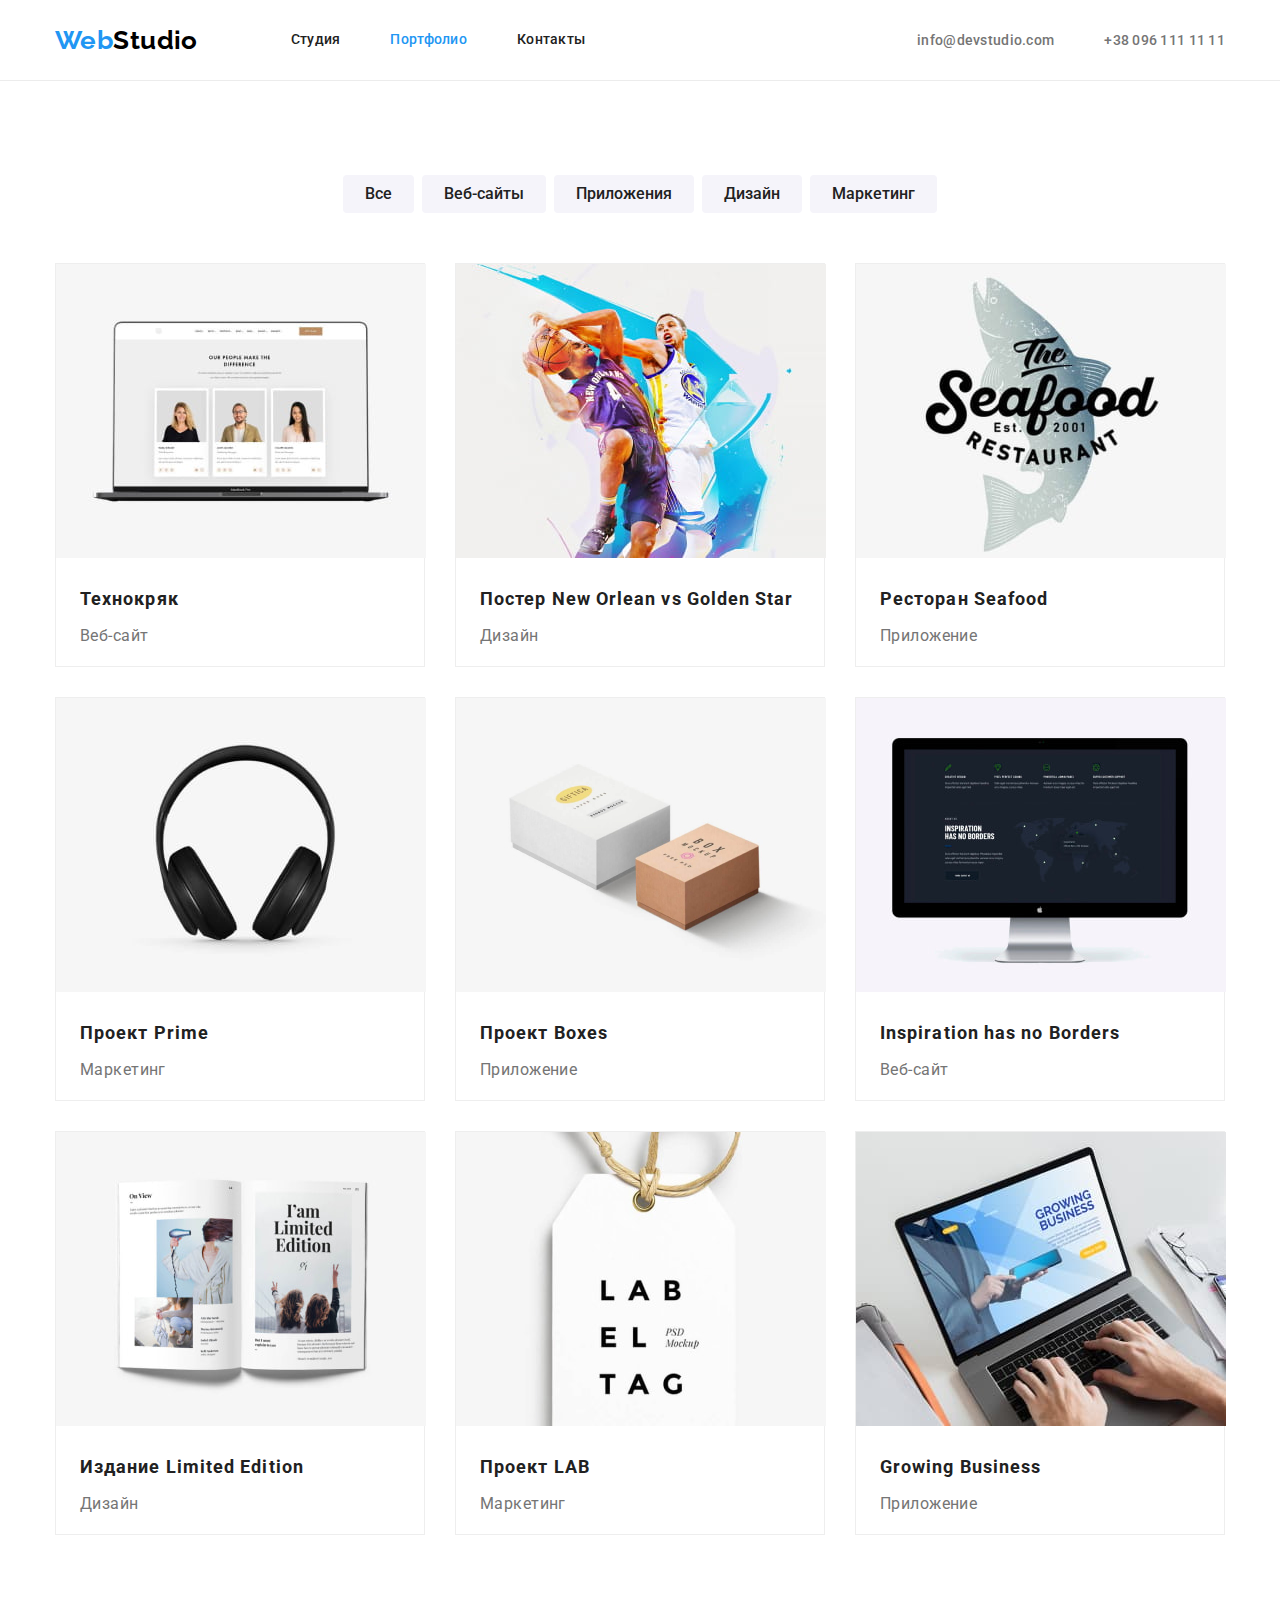
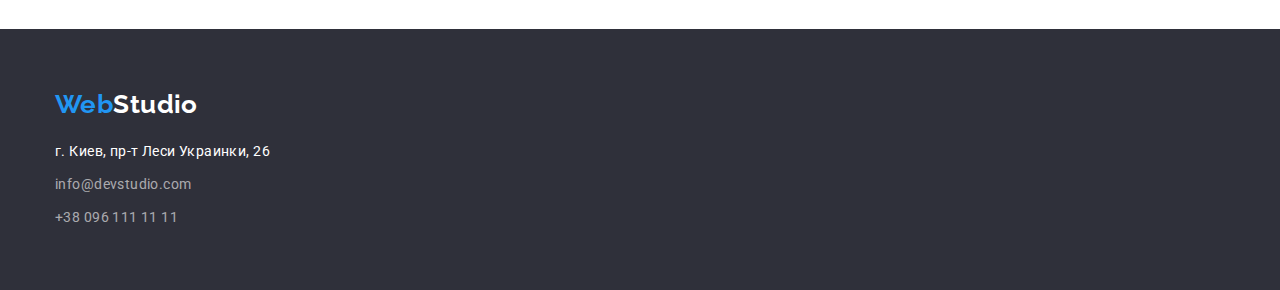
==== commit 29857169: "1 part fixes" ====
--- a/portfolio.html
+++ b/portfolio.html
@@ -42,21 +42,21 @@
 
     <main>
         <!-- Фильтр по нашим направлениям -->
-        <section class="activity">
+        <section class="activity section script-filter">
             <div class="container">
                 <h1>Направления деятельности</h1>
                 <ul class="list filters">
-                    <li class="li-filter"><button type="button" class="button-filter">Все</button></li>
-                    <li class="li-filter"><button type="button" class="button-filter">Веб-сайты</button></li>
-                    <li class="li-filter"><button type="button" class="button-filter">Приложения</button></li>
-                    <li class="li-filter"><button type="button" class="button-filter">Дизайн</button></li>
-                    <li class="li-filter"><button type="button" class="button-filter">Маркетинг</button></li>
+                    <li class="li-filter"><button type="button" class="button-filter all">Все</button></li>
+                    <li class="li-filter"><button type="button" class="button-filter wev-sites">Веб-сайты</button></li>
+                    <li class="li-filter"><button type="button" class="button-filter applications">Приложения</button>
+                    </li>
+                    <li class="li-filter"><button type="button" class="button-filter disigns">Дизайн</button></li>
+                    <li class="li-filter"><button type="button" class="button-filter marketing">Маркетинг</button></li>
                 </ul>
-            </div>
-            <!-- Наши направления деятельности -->
-            <div class="container">
+
+                <!-- Наши направления деятельности -->
                 <ul class="list filtered-activity">
-                    <li class="item">
+                    <li class="item all wev-sites">
                         <a href="">
                             <img src="./images/techno.jpg" alt="Технокряк" width="370" height="294">
                             <div class="group-borders">
@@ -65,7 +65,7 @@
                             </div>
                         </a>
                     </li>
-                    <li class="item">
+                    <li class="item all disigns">
                         <a href="">
                             <img src=" ./images/poster.jpg" alt="Постер New Orlean vs Golden Star" width="370"
                                 height="294">
@@ -75,7 +75,7 @@
                             </div>
                         </a>
                     </li>
-                    <li class="item">
+                    <li class="item all applications">
                         <a href="">
                             <img src="./images/seafood.jpg" alt="Ресторан Seafood" width="370" height="294">
                             <div class="group-borders">
@@ -84,7 +84,7 @@
                             </div>
                         </a>
                     </li>
-                    <li class="item">
+                    <li class="item all marketing">
                         <a href="">
                             <img src="./images/prime.jpg" alt="Проект Prime" width="370" height="294">
                             <div class="group-borders">
@@ -93,7 +93,7 @@
                             </div>
                         </a>
                     </li>
-                    <li class="item">
+                    <li class="item all applications">
                         <a href="">
                             <img src="./images/boxes.jpg" alt="Проект Boxes" width="370" height="294">
                             <div class="group-borders">
@@ -102,7 +102,7 @@
                             </div>
                         </a>
                     </li>
-                    <li class="item">
+                    <li class="item all wev-sites">
                         <a href="">
                             <img src="./images/inspiration.jpg" alt="Inspiration has no Borders" width="370"
                                 height="294">
@@ -112,7 +112,7 @@
                             </div>
                         </a>
                     </li>
-                    <li class="item">
+                    <li class="item all disigns">
                         <a href="">
                             <img src="./images/limitededition.jpg" alt="Издание Limited Edition" width="370"
                                 height="294">
@@ -122,7 +122,7 @@
                             </div>
                         </a>
                     </li>
-                    <li class="item">
+                    <li class="item all marketing">
                         <a href="">
                             <img src="./images/lab.jpg" alt="Проект LAB" width="370" height="294">
                             <div class="group-borders">
@@ -131,7 +131,7 @@
                             </div>
                         </a>
                     </li>
-                    <li class="item">
+                    <li class="item all applications">
                         <a href="">
                             <img src="./images/gb.jpg" alt="Growing Business" width="370" height="294">
                             <div class="group-borders">
@@ -141,6 +141,7 @@
                         </a>
                     </li>
                 </ul>
+
             </div>
         </section>
 
@@ -153,18 +154,22 @@
             </a>
             <address>
                 <ul class="list">
-                    <li>
-                        <a class="footer-address" href="https://goo.gl/maps/BYtRj1dd29ztW6SMA" target="_blank"> г. Киев,
+                    <li class="footer-li">
+                        <a class="footer-address" href="https://goo.gl/maps/BYtRj1dd29ztW6SMA" target="_blank"> г.
+                            Киев,
                             пр-т Леси
                             Украинки, 26 </a>
                     </li>
-                    <li> <a class="footer-link" href="mailto:info@devstudio.com" lang="en"> info@devstudio.com </a>
+                    <li class="footer-li"> <a class="footer-link" href="mailto:info@devstudio.com" lang="en">
+                            info@devstudio.com </a>
                     </li>
-                    <li> <a class="footer-link" href="tel:+380961111111"> +38 096 111 11 11 </a> </li>
+                    <li class="footer-li"> <a class="footer-link" href="tel:+380961111111"> +38 096 111 11 11 </a> </li>
                 </ul>
             </address>
         </div>
     </footer>
+
+    <script defer src="js/script.js"></script>
 </body>
 
 </html>--- a/css/styles.css
+++ b/css/styles.css
@@ -43,7 +43,10 @@
   padding: 0;
   margin: 0;
 }
-
+.section {
+  padding-top: 94px;
+  padding-bottom: 94px;
+}
 .list {
   padding: 0;
   margin: 0;
@@ -107,9 +110,9 @@
   text-decoration: none;
 }
 
-.header-web {
+/* .header-web {
   text-shadow: 0px 4px 4px rgba(0, 0, 0, 0.25);
-}
+} */
 
 .header-studio {
   color: var(--full-black);
@@ -118,10 +121,13 @@
 .footer-studio {
   color: var(--primary-white-color);
 }
-
+.footer {
+  padding-top: 60px;
+  padding-bottom: 60px;
+}
 .footer .footer-web {
   display: block;
-  padding-top: 60px;
+
   padding-bottom: 20px;
 }
 
@@ -134,17 +140,17 @@
 .footer .list:not(:last-child) {
   padding-bottom: 9px;
 }
-.footer .list:last-child {
-  padding-bottom: 60px;
-}
+/* .footer .list:last-child {
+  
+} */
 
 /* .footer .footer-address {
   padding-bottom: 9px;
-}
-
-.footer a:not(:last-child) {
+} */
+
+.footer .footer-li:not(:last-child) {
   padding-bottom: 9px;
-} */
+}
 
 .footer-address {
   color: var(--primary-white-color);
@@ -195,6 +201,12 @@
   color: var(--accent-color);
 }
 /* section 1 / h1+button */
+.hero .decision {
+  width: 1600px;
+  margin-left: -200px;
+  padding-top: 200px;
+  padding-bottom: 200px;
+}
 .decision {
   background-color: var(--secondary-background-color);
   text-align: center;
@@ -210,7 +222,6 @@
   line-height: 1.36;
   letter-spacing: 0.06em;
   text-transform: uppercase;
-  padding-top: 200px;
 }
 
 /* Кнопка */
@@ -235,7 +246,6 @@
   justify-content: center;
   align-items: center;
   margin-top: 30px;
-  margin-bottom: 200px;
 }
 
 /* Section2 - Особенности */
@@ -244,8 +254,6 @@
   display: flex;
   text-align: left;
   justify-content: space-between;
-  padding-top: 94px;
-  padding-bottom: 94px;
 }
 /* .advantages .adv-groups {
 } */
@@ -276,13 +284,15 @@
   font-size: 36px;
   line-height: 1.17;
   text-align: center;
+  padding-bottom: 50px;
 }
 
 .directions .list {
   display: flex;
   justify-content: space-between;
-  padding-top: 50px;
-  padding-bottom: 94px;
+}
+.addsetup {
+  padding-top: 0;
 }
 
 /* Section4 - Наша команда */
@@ -295,8 +305,12 @@
   font-size: 36px;
   line-height: 1.17;
   text-align: center;
-  padding-top: 94px;
   padding-bottom: 50px;
+}
+
+.team-member-block {
+  padding-top: 30px;
+  padding-bottom: 30px;
 }
 .team h3 {
   color: var(--title-text-color);
@@ -304,8 +318,6 @@
   font-size: 16px;
   line-height: 1.19;
   text-align: center;
-
-  padding-top: 30px;
 }
 
 .team p {
@@ -314,7 +326,6 @@
   text-align: center;
 
   padding-top: 10px;
-  padding-bottom: 30px;
 }
 
 .team-member {
@@ -327,7 +338,6 @@
 .team .list {
   display: flex;
   justify-content: space-between;
-  padding-bottom: 94px;
 }
 
 /* Section 2.1 - Направления деятельности */
@@ -359,7 +369,7 @@
 .filters {
   display: flex;
   justify-content: center;
-  margin-top: 77px;
+  /* margin-top: 77px; */
   margin-bottom: 50px;
 }
 .button-filter {
@@ -393,7 +403,7 @@
   flex-wrap: wrap;
   margin-top: -30px;
   margin-left: -30px;
-  margin-bottom: 111px;
+  /* margin-bottom: 111px; */
 }
 .filtered-activity > .item {
   flex-basis: calc(100% / 3 - 30px);
@@ -403,10 +413,13 @@
   height: 404px;
   border: 1px solid var(--color-border-items);
 }
+.group-borders {
+  padding: 20px 24px;
+}
 .filtered-activity .filter-service {
-  padding-top: 20px;
   padding-bottom: 4px;
 }
-.filtered-activity .filter-direction {
-  padding-bottom: 20px;
-}
+.filtered-activity a {
+  display: inline-block;
+  padding: 0;
+}
